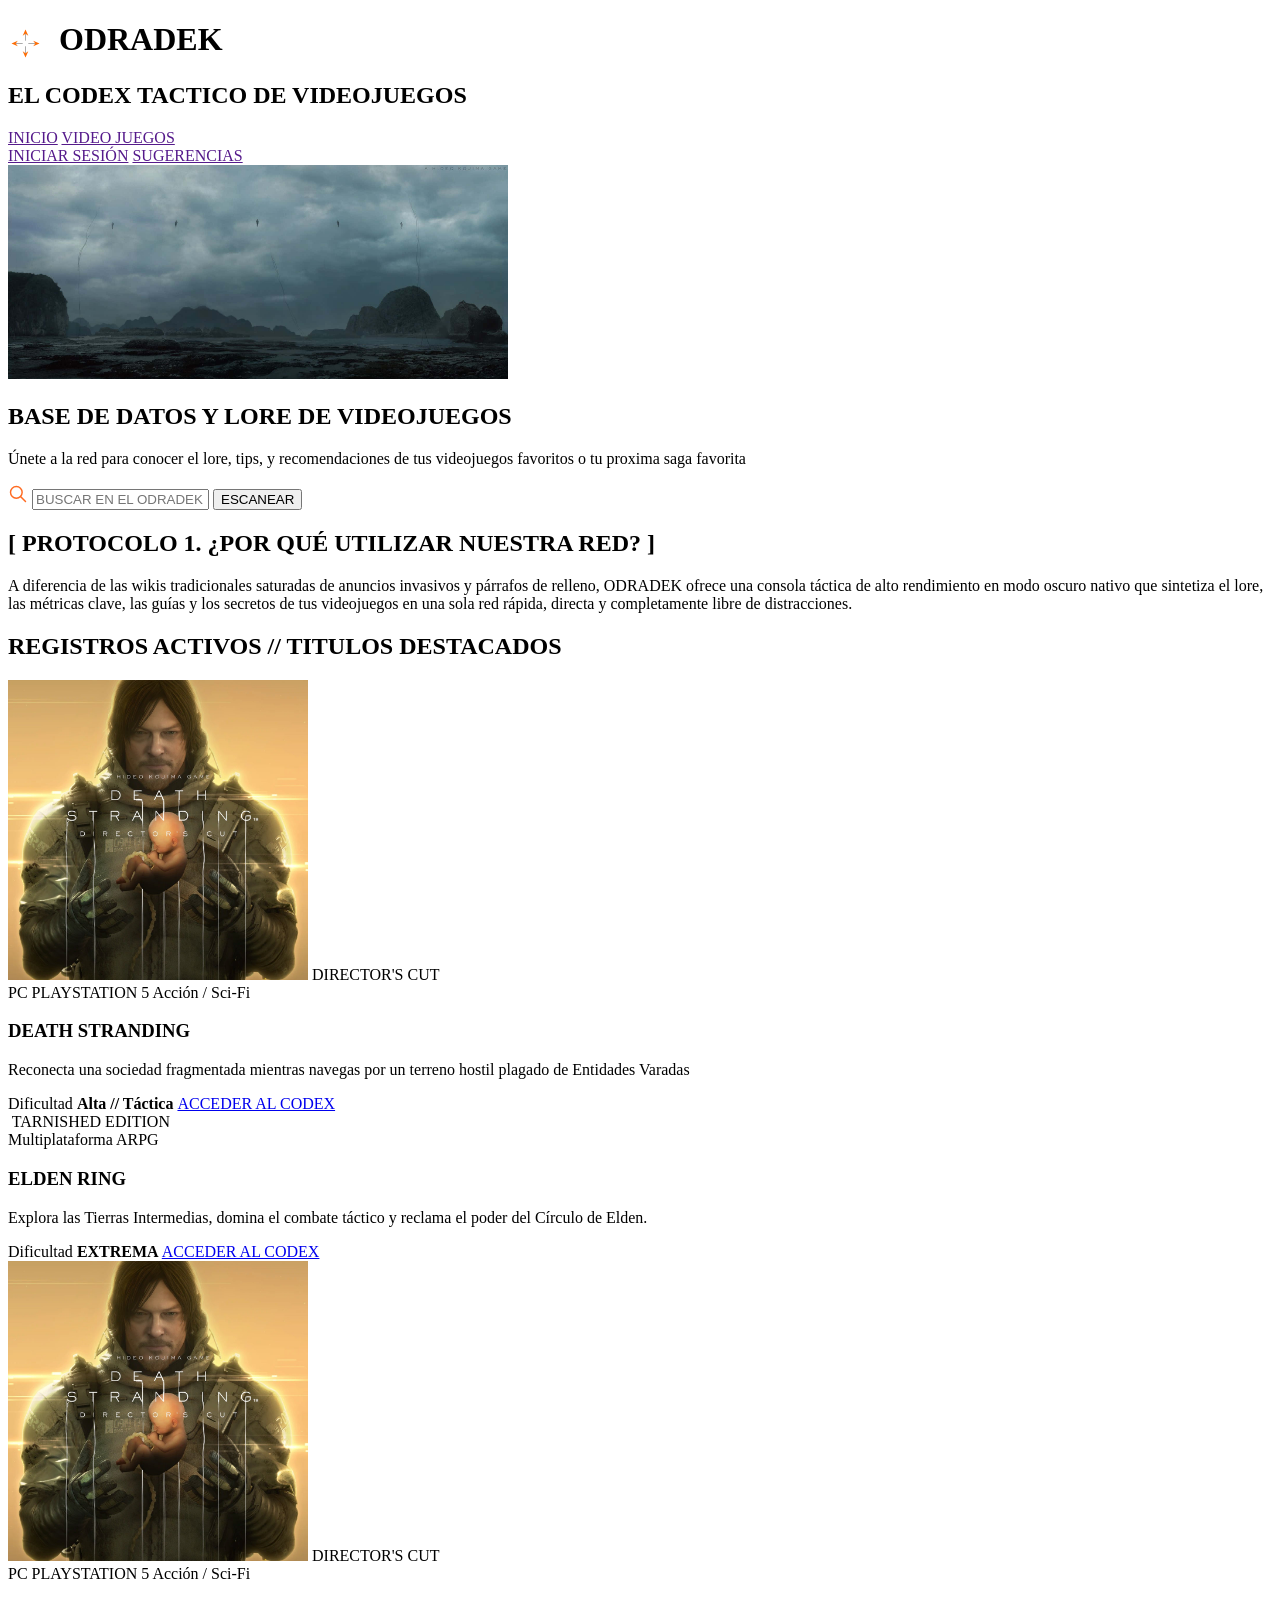
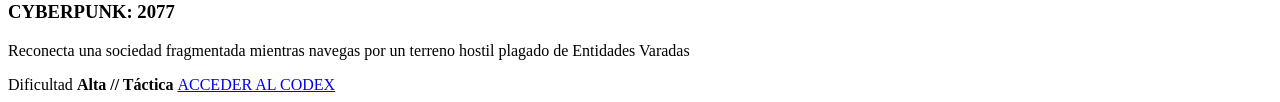
==== HTML/index.html @ 625e0d65 "feat: estructura HTML y tarjetas de juegos" ====
<!DOCTYPE html>

<html lang="es">

<head>

<title> ODRADEK - Inicio </title>
<meta charset="UTF-8" />
<meta name="description" content="Escanea e investiga 
el terreno de tu videojuego favorito, Para y hecho por Gamers" />

</head>


<body>

<header>

    <h1>
  <svg xmlns="http://www.w3.org/2000/svg" viewBox="0 0 100 100" width="35" height="35" style="vertical-align: middle; margin-right: 8px;">
    <circle cx="50" cy="50" r="8" fill="#ffffff" />
    <g fill="#ff6b00">
      <polygon points="50,10 42,28 50,22 58,28" />
      <polygon points="90,50 72,42 78,50 72,58" />
      <polygon points="50,90 58,72 50,78 42,72" />
      <polygon points="10,50 28,58 22,50 28,42" />
    </g>
    <g stroke="#888888" stroke-width="2.5" opacity="0.8">
      <line x1="50" y1="22" x2="50" y2="42" />
      <line x1="78" y1="50" x2="58" y2="50" />
      <line x1="50" y1="78" x2="50" y2="58" />
      <line x1="22" y1="50" x2="42" y2="50" />
    </g>
  </svg>
  ODRADEK
</h1>
    <h2>EL CODEX TACTICO DE VIDEOJUEGOS </h2>

<nav>
    <a href="">INICIO</a>
    <a href="">VIDEO JUEGOS</a>

</nav>

<div> 
    <a href="">INICIAR SESIÓN</a>
    <a href="">SUGERENCIAS</a>

</div>

</header>

<main>

    <section>
<img src="./background.webp" width="500" />

<h1> BASE DE DATOS Y LORE DE VIDEOJUEGOS</h1>

<p>Únete a la red para conocer el lore, tips, y recomendaciones de tus videojuegos favoritos o tu proxima saga favorita 

<form role="search">
   <!--
tags: [find, magnifier, magnifying glass]
version: "1.0"
unicode: "eb1c"
-->
<svg
  xmlns="http://www.w3.org/2000/svg"
  width="20"
  height="20"
  viewBox="0 0 24 24"
  fill="none"
  stroke="#ff6b22"
  stroke-width="1.75"
  stroke-linecap="round"
  stroke-linejoin="round"
>
  <path d="M10 10m-7 0a7 7 0 1 0 14 0a7 7 0 1 0 -14 0" />
  <path d="M21 21l-6 -6" />
</svg>

    <input type="text" placeholder="BUSCAR EN EL ODRADEK POR TÍTULO O PARTE DE LORE EJ. ELDEN RING">

    <button type="submit"> ESCANEAR</button>
</section>

<section>
    <header>
        <h1> [ PROTOCOLO 1. ¿POR QUÉ UTILIZAR NUESTRA RED? ]</h1>
    </header>
    <p>A diferencia de las wikis tradicionales saturadas de anuncios invasivos y párrafos de relleno, ODRADEK  ofrece una consola táctica de alto rendimiento en modo oscuro nativo que sintetiza el lore, las métricas clave, las guías y los secretos de tus videojuegos en una sola red rápida, directa y completamente libre de distracciones. </p>
</form>

 <section class="Game-Grid-Conttainer">
<h2 class="Section-Title"> REGISTROS ACTIVOS // TITULOS DESTACADOS </h2> 


<div class="Game-Grid">
  <!-- TARJETA 1: DEATH STRANDING -->
<article class="Game-card">
 <!-- TARJETA 1: IMAGENN DE DEATH STRANDING -->
  <div class="Card-image">
    <img src="./death-stranding-directors-cut_fbaa.jpg" alt="" width="300">
    <span class="Game-Badge"> DIRECTOR'S CUT </span>
  </div>
<!-- TARJETA 1: TAGS DE DEATH STRANDING -->
<div class="Card-Content">
  <div class="Card-Tags">
<span class="tag"> PC </span>
<span class="tag"> PLAYSTATION 5</span>
<span class="tag"> Acción / Sci-Fi</span>
  </div>
  <!-- TARJETA 1: CONTENIDO DE DEATH STRANDING -->
<h3> DEATH STRANDING </h3>
<p class="Card-excerpt"> Reconecta una sociedad fragmentada mientras navegas por un terreno hostil plagado de Entidades Varadas </p>

<div class="Card-footer"> 
<span class="Card-Metric"> Dificultad <strong> Alta // Táctica </strong></span>
<a href="#" class="Btn-Card"> ACCEDER AL CODEX</a>
</div>
</div>
</article>

  <!-- TARJETA 2: ELDEN RING -->
<article class="Game-card">
 <!-- TARJETA 1: IMAGEN DE ELDEN RING -->
  <div class="Card-image">
    <img src="./image.png" alt="" width="300">
    <span class="Game-Badge"> TARNISHED EDITION </span>
  </div>
<!-- TARJETA 2: TAGS DE ELDEN RING -->
<div class="Card-Content">
  <div class="Card-Tags">
<span class="tag"> Multiplataforma</span>
<span class="tag"> ARPG </span>
  </div>
  <!-- TARJETA 2: CONTENIDO DE ELDEN RING -->
<h3> ELDEN RING </h3>
<p class="Card-excerpt"> Explora las Tierras Intermedias, domina el combate táctico y reclama el poder del Círculo de Elden. </p>

<div class="Card-footer"> 
<span class="Card-Metric"> Dificultad <strong> EXTREMA </strong></span>
<a href="#" class="Btn-Card"> ACCEDER AL CODEX</a>
</div>
</div>
</article>

  <!-- TARJETA 3: CYBERPUNK: 2077 -->
<article class="Game-card">
 <!-- TARJETA 1: IMAGEN DE CYBERPUNK: 2077 -->
  <div class="Card-image">
    <img src="./death-stranding-directors-cut_fbaa.jpg" alt="" width="300">
    <span class="Game-Badge"> DIRECTOR'S CUT </span>
  </div>
<!-- TARJETA 3: TAGS DE CYBERPUNK: 2077 -->
<div class="Card-Content">
  <div class="Card-Tags">
<span class="tag"> PC </span>
<span class="tag"> PLAYSTATION 5</span>
<span class="tag"> Acción / Sci-Fi</span>
  </div>
  <!-- TARJETA 3: CONTENIDO DE CYBERPUNK: 2077 -->
<h3> CYBERPUNK: 2077 </h3>
<p class="Card-excerpt"> Reconecta una sociedad fragmentada mientras navegas por un terreno hostil plagado de Entidades Varadas </p>

<div class="Card-footer"> 
<span class="Card-Metric"> Dificultad <strong> Alta // Táctica </strong></span>
<a href="#" class="Btn-Card"> ACCEDER AL CODEX</a>
</div>
</div>
</article>


</div>
 </section>
<article>

</article>




</main>

<footer>



</footer>

</body>

</html>

<!-- NOTA INTERNA: AQUI TERMINA EL DIA UNO, CON EL TUTORIAL AL MINUTO 47:11 PENDIENTE DE CONTINUACION
 ANIMOS CHOOM, YO CONFIO EN TI -->
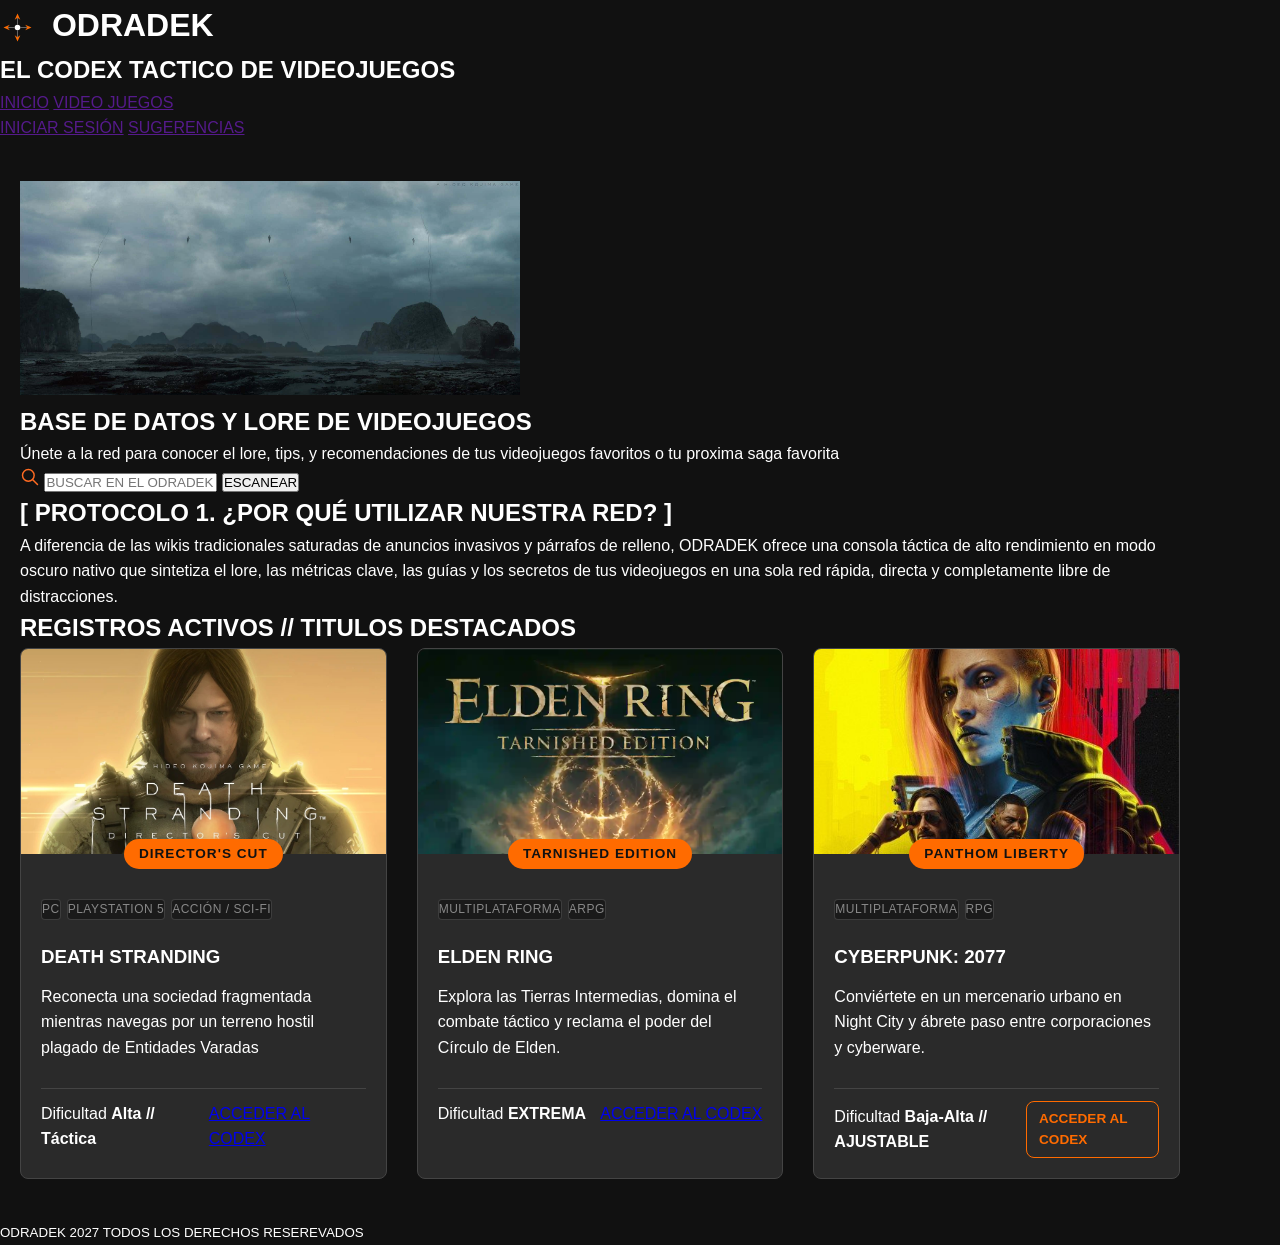
==== commit 949a0a17: "feat: estilos de tarjetas, cuadrícula y botones tácticos terminados" ====
--- a/HTML/index.html
+++ b/HTML/index.html
@@ -5,6 +5,7 @@
 <head>
 
 <title> ODRADEK - Inicio </title>
+<link rel="stylesheet" href="Style.css">
 <meta charset="UTF-8" />
 <meta name="description" content="Escanea e investiga 
 el terreno de tu videojuego favorito, Para y hecho por Gamers" />
@@ -92,81 +93,83 @@
     <p>A diferencia de las wikis tradicionales saturadas de anuncios invasivos y párrafos de relleno, ODRADEK  ofrece una consola táctica de alto rendimiento en modo oscuro nativo que sintetiza el lore, las métricas clave, las guías y los secretos de tus videojuegos en una sola red rápida, directa y completamente libre de distracciones. </p>
 </form>
 
- <section class="Game-Grid-Conttainer">
+ <section class="game-grid-container">
 <h2 class="Section-Title"> REGISTROS ACTIVOS // TITULOS DESTACADOS </h2> 
 
 
-<div class="Game-Grid">
+<div class="game-grid">
   <!-- TARJETA 1: DEATH STRANDING -->
-<article class="Game-card">
+<article class="game-card">
  <!-- TARJETA 1: IMAGENN DE DEATH STRANDING -->
-  <div class="Card-image">
+  <div class="card-image">
     <img src="./death-stranding-directors-cut_fbaa.jpg" alt="" width="300">
-    <span class="Game-Badge"> DIRECTOR'S CUT </span>
+    <span class="game-badge"> DIRECTOR'S CUT </span>
   </div>
 <!-- TARJETA 1: TAGS DE DEATH STRANDING -->
-<div class="Card-Content">
-  <div class="Card-Tags">
+<div class="card-content">
+  <div class="card-tags">
 <span class="tag"> PC </span>
 <span class="tag"> PLAYSTATION 5</span>
 <span class="tag"> Acción / Sci-Fi</span>
   </div>
   <!-- TARJETA 1: CONTENIDO DE DEATH STRANDING -->
 <h3> DEATH STRANDING </h3>
-<p class="Card-excerpt"> Reconecta una sociedad fragmentada mientras navegas por un terreno hostil plagado de Entidades Varadas </p>
+<p class="card-excerpt"> Reconecta una sociedad fragmentada mientras navegas por un terreno hostil plagado de Entidades Varadas </p>
 
-<div class="Card-footer"> 
-<span class="Card-Metric"> Dificultad <strong> Alta // Táctica </strong></span>
-<a href="#" class="Btn-Card"> ACCEDER AL CODEX</a>
+<div class="card-footer"> 
+<span class="card-metric"> Dificultad <strong> Alta // Táctica </strong></span>
+<a href="#" class="btn-Card"> ACCEDER AL CODEX</a>
 </div>
 </div>
 </article>
 
+
   <!-- TARJETA 2: ELDEN RING -->
-<article class="Game-card">
+<article class="game-card">
  <!-- TARJETA 1: IMAGEN DE ELDEN RING -->
-  <div class="Card-image">
-    <img src="./image.png" alt="" width="300">
-    <span class="Game-Badge"> TARNISHED EDITION </span>
+  <div class="card-image">
+    <img src="./ELDENRING.png" alt="" width="300">
+    <span class="game-badge"> TARNISHED EDITION </span>
   </div>
 <!-- TARJETA 2: TAGS DE ELDEN RING -->
-<div class="Card-Content">
-  <div class="Card-Tags">
+<div class="card-content">
+  <div class="card-tags">
 <span class="tag"> Multiplataforma</span>
 <span class="tag"> ARPG </span>
   </div>
   <!-- TARJETA 2: CONTENIDO DE ELDEN RING -->
 <h3> ELDEN RING </h3>
-<p class="Card-excerpt"> Explora las Tierras Intermedias, domina el combate táctico y reclama el poder del Círculo de Elden. </p>
+<p class="card-excerpt"> Explora las Tierras Intermedias, domina el combate táctico y reclama el poder del Círculo de Elden. </p>
 
-<div class="Card-footer"> 
-<span class="Card-Metric"> Dificultad <strong> EXTREMA </strong></span>
-<a href="#" class="Btn-Card"> ACCEDER AL CODEX</a>
+<div class="card-footer"> 
+<span class="card-metric"> Dificultad <strong> EXTREMA </strong></span>
+<a href="#" class="btn-Card"> ACCEDER AL CODEX</a>
 </div>
 </div>
 </article>
 
+
+
   <!-- TARJETA 3: CYBERPUNK: 2077 -->
-<article class="Game-card">
+<article class="game-card">
  <!-- TARJETA 1: IMAGEN DE CYBERPUNK: 2077 -->
-  <div class="Card-image">
-    <img src="./death-stranding-directors-cut_fbaa.jpg" alt="" width="300">
-    <span class="Game-Badge"> DIRECTOR'S CUT </span>
+  <div class="card-image">
+    <img src="./CYBERPUNK.png" alt="" width="300">
+    <span class="game-badge"> PANTHOM LIBERTY </span>
   </div>
 <!-- TARJETA 3: TAGS DE CYBERPUNK: 2077 -->
-<div class="Card-Content">
-  <div class="Card-Tags">
-<span class="tag"> PC </span>
-<span class="tag"> PLAYSTATION 5</span>
-<span class="tag"> Acción / Sci-Fi</span>
+<div class="card-content">
+  <div class="card-tags">
+<span class="tag"> Multiplataforma</span>
+<span class="tag"> RPG</span>
   </div>
   <!-- TARJETA 3: CONTENIDO DE CYBERPUNK: 2077 -->
 <h3> CYBERPUNK: 2077 </h3>
-<p class="Card-excerpt"> Reconecta una sociedad fragmentada mientras navegas por un terreno hostil plagado de Entidades Varadas </p>
+<p class="card-excerpt"> Conviértete en un mercenario urbano en Night City y ábrete paso entre corporaciones y cyberware. </p>
 
-<div class="Card-footer"> 
-<span class="Card-Metric"> Dificultad <strong> Alta // Táctica </strong></span>
-<a href="#" class="Btn-Card"> ACCEDER AL CODEX</a>
+<div class="card-footer"> 
+<span class="card-metric"> Dificultad <strong> Baja-Alta // AJUSTABLE </strong></span>
+<a href="#" class="btn-card"> ACCEDER AL CODEX</a>
 </div>
 </div>
 </article>
@@ -174,10 +177,6 @@
 
 </div>
  </section>
-<article>
-
-</article>
-
 
 
 
@@ -185,7 +184,7 @@
 
 <footer>
 
-
+<small> ODRADEK 2027 TODOS LOS DERECHOS RESEREVADOS </small>
 
 </footer>
 
--- a/HTML/Style.css
+++ b/HTML/Style.css
@@ -0,0 +1,147 @@
+*{
+     margin:0; 
+     padding:0;
+     box-sizing: border-box;
+     font-family: 'Segoe UI', Tahoma, Geneva, Verdana, sans-serif;
+}
+
+body {
+
+    background-color: #111;
+color: #fff;
+line-height: 1.6;
+
+}
+
+:root {
+
+    --neon-orange: #ff6b00;
+    --tactical-grey: #2a2a2a;
+  --text-muted: #888888;
+}
+
+main{
+    padding: 40px 20px;
+    max-width: 1200px;
+
+}
+
+.game-grid{
+
+    display: grid;
+
+    grid-template-columns: repeat(auto-fit, minmax(300px, 1fr));
+gap: 30px;
+}
+
+.game-card{
+    background-color: var(--tactical-grey);
+    border: 1px solid #444;
+    border-radius: 8px;
+    overflow: hidden;
+
+}
+
+.game-card img {
+
+      width: 100%;
+  aspect-ratio: 16 / 9; /* Le da el formato exacto de pantalla/banner de videojuegos */
+  object-fit: cover; /* Vuelve a llenar todo el espacio */
+  object-position: top; /* Mantiene los logos y cabezas siempre visibles */
+  display: block;
+}
+
+
+.game-card .card-content {
+  flex-grow: 1;
+  display: flex;
+  flex-direction: column;
+}
+
+.card-content{
+    padding: 20px;
+    display: flex;
+    flex-direction: column;
+    gap: 12PX
+    ;
+
+}
+
+.game-badge {
+
+    display: block;
+    width: fit-content;
+    margin: -15px auto 10px auto;
+
+
+    background-color: var(--neon-orange);
+    color: #111;
+    padding: 4px 15px;
+    font-weight: bold;
+    font-size: 0.85rem;
+    letter-spacing: 1px;
+    border-radius: 20px;
+    position: relative;
+    z-index: 2;
+
+
+}
+
+.card-tags {
+    display: flex;
+    flex-wrap: wrap;
+    gap: 6px;
+    margin-bottom: 10px;
+
+}
+
+.tag{
+
+    background-color: #1a1a1a;
+    color: var(--text-muted);
+    border: 1px solid #444d;
+    font-size: 0.75rem;
+    border-radius: 4px;
+    text-transform: uppercase;
+    letter-spacing: 0.5px;
+
+}
+
+.card-footer{
+
+    display: flex;
+    justify-content: space-between;
+    align-items: center;
+    margin-top: 15px;
+    padding-top: 12px;
+    border-top: 1px solid #444;
+
+}
+
+.card.metric{
+
+    font-size: 0.85rem;
+
+}
+
+.btn-card{
+
+    background-color: transparent;
+    color: var(--neon-orange);
+    border: 1px solid var(--neon-orange);
+    padding: 6px 12px;
+    border-radius: 8px;
+    text-decoration: none;
+    font-size: 0.85rem;
+    font-weight: bold;
+    transition: all 0.2s ease;
+
+}
+
+.btn-card:hover{
+
+    background-color: var(--neon-orange);
+    color: #111111;
+    box-shadow: 0 0 10px rgba(255, 107, 0, .6);
+
+}
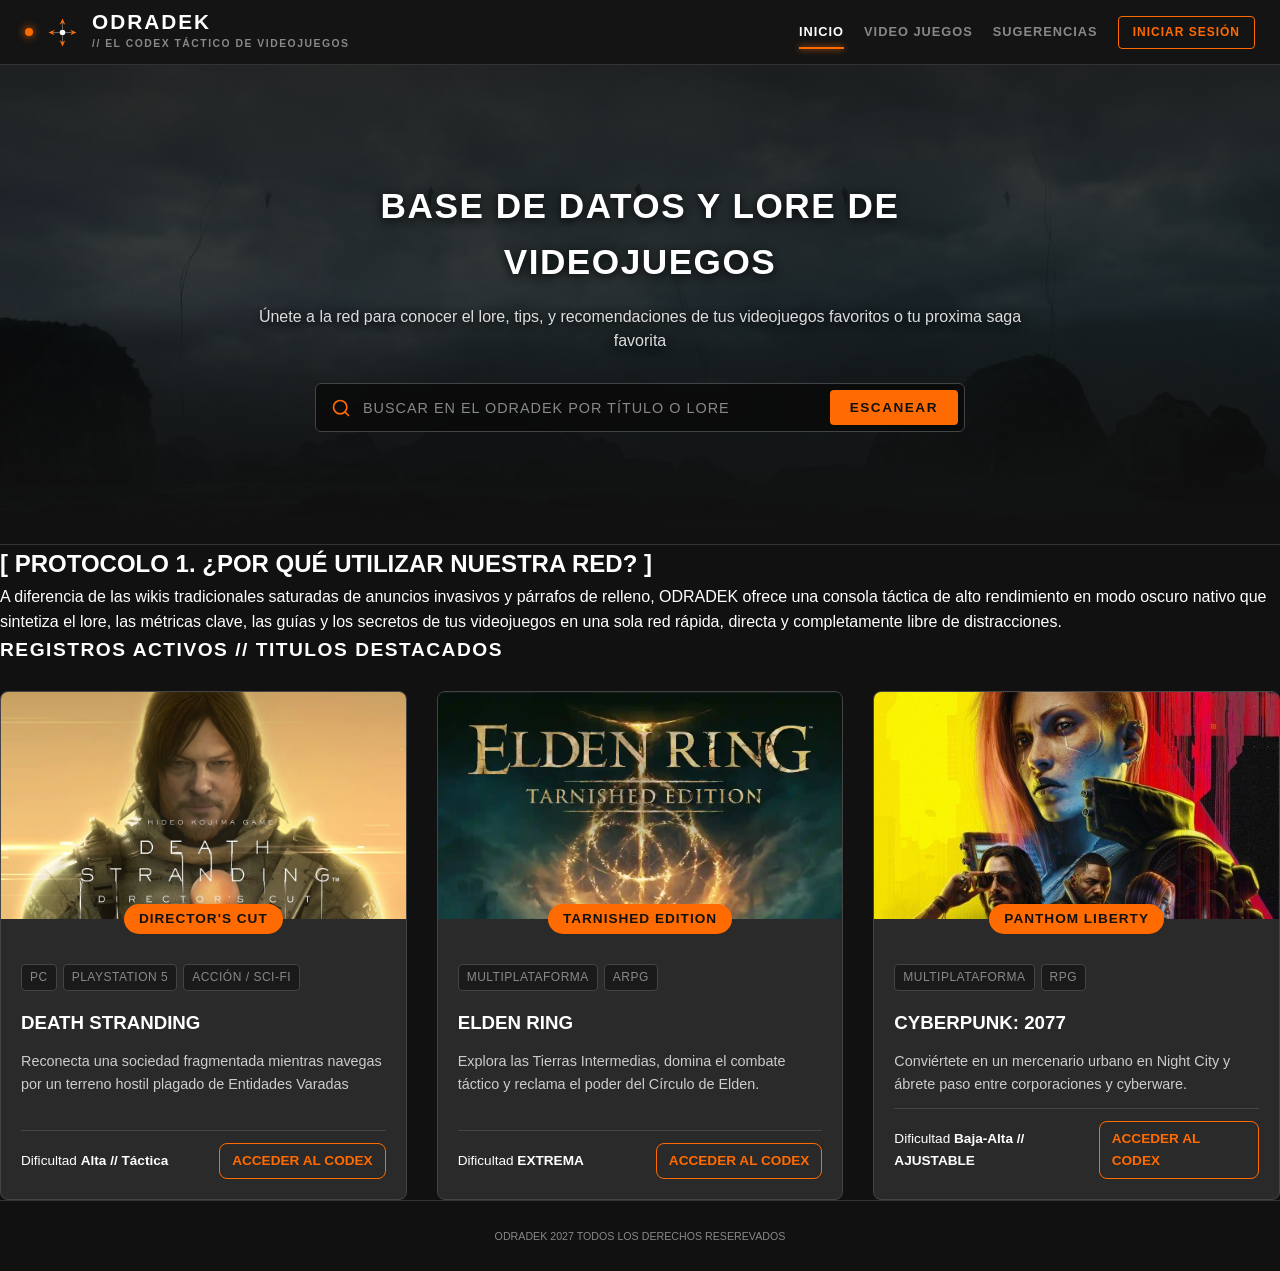
==== commit d61c31da: "feat: rediseño de Header HUD, Hero Banner y Terminal de Búsqueda" ====
--- a/HTML/index.html
+++ b/HTML/index.html
@@ -11,88 +11,70 @@
 el terreno de tu videojuego favorito, Para y hecho por Gamers" />
 
 </head>
-
-
 <body>
 
 <header>
+  <div class="brand-container">
+    <!-- 1. Indicador parpadeante HUD -->
+    <span class="hud-indicator"></span>
 
-    <h1>
-  <svg xmlns="http://www.w3.org/2000/svg" viewBox="0 0 100 100" width="35" height="35" style="vertical-align: middle; margin-right: 8px;">
-    <circle cx="50" cy="50" r="8" fill="#ffffff" />
-    <g fill="#ff6b00">
-      <polygon points="50,10 42,28 50,22 58,28" />
-      <polygon points="90,50 72,42 78,50 72,58" />
-      <polygon points="50,90 58,72 50,78 42,72" />
-      <polygon points="10,50 28,58 22,50 28,42" />
-    </g>
-    <g stroke="#888888" stroke-width="2.5" opacity="0.8">
-      <line x1="50" y1="22" x2="50" y2="42" />
-      <line x1="78" y1="50" x2="58" y2="50" />
-      <line x1="50" y1="78" x2="50" y2="58" />
-      <line x1="22" y1="50" x2="42" y2="50" />
-    </g>
-  </svg>
-  ODRADEK
-</h1>
-    <h2>EL CODEX TACTICO DE VIDEOJUEGOS </h2>
+    <svg xmlns="http://www.w3.org/2000/svg" viewBox="0 0 100 100" width="32" height="32" class="brand-logo" alt="Odradek">
+      <circle cx="50" cy="50" r="8" fill="#ffffff" />
+      <g fill="#ff6b00">
+        <polygon points="50,10 42,28 50,22 58,28" />
+        <polygon points="90,50 72,42 78,50 72,58" />
+        <polygon points="50,90 58,72 50,78 42,72" />
+        <polygon points="10,50 28,58 22,50 28,42" />
+      </g>
+      <g stroke="#888888" stroke-width="2.5" opacity="0.8">
+        <line x1="50" y1="22" x2="50" y2="42" />
+        <line x1="78" y1="50" x2="58" y2="50" />
+        <line x1="50" y1="78" x2="50" y2="58" />
+        <line x1="22" y1="50" x2="42" y2="50" />
+      </g>
+    </svg>
 
-<nav>
-    <a href="">INICIO</a>
-    <a href="">VIDEO JUEGOS</a>
+    <div class="brand-text">
+      <h1 class="brand-title">ODRADEK</h1>
+      <h2 class="brand-subtitle">// EL CODEX TÁCTICO DE VIDEOJUEGOS</h2>
+    </div>
+  </div>
 
-</nav>
-
-<div> 
-    <a href="">INICIAR SESIÓN</a>
-    <a href="">SUGERENCIAS</a>
-
-</div>
-
+  <nav class="nav-menu">
+    <a href="#" class="nav-link active">INICIO</a>
+    <a href="#" class="nav-link">VIDEO JUEGOS</a>
+    <a href="#" class="nav-link">SUGERENCIAS</a>
+    <a href="#" class="btn-login">INICIAR SESIÓN</a>
+  </nav>
 </header>
-
+<section class="hero-banner">
+  <img src="./background.webp" width="500" alt="death-stranding-Background" class="hero-bg"/>
+<div class="hero-overlay"> </div>
 <main>
 
-    <section>
-<img src="./background.webp" width="500" />
+<div class="hero-content"> 
 
-<h1> BASE DE DATOS Y LORE DE VIDEOJUEGOS</h1>
+  <h1 class="hero-title"> BASE DE DATOS Y LORE DE VIDEOJUEGOS</h1>
+  <p class="hero-desc">Únete a la red para conocer el lore, tips, y recomendaciones de tus videojuegos favoritos o tu proxima saga favorita </p>
 
-<p>Únete a la red para conocer el lore, tips, y recomendaciones de tus videojuegos favoritos o tu proxima saga favorita 
-
-<form role="search">
-   <!--
-tags: [find, magnifier, magnifying glass]
-version: "1.0"
-unicode: "eb1c"
--->
-<svg
-  xmlns="http://www.w3.org/2000/svg"
-  width="20"
-  height="20"
-  viewBox="0 0 24 24"
-  fill="none"
-  stroke="#ff6b22"
-  stroke-width="1.75"
-  stroke-linecap="round"
-  stroke-linejoin="round"
->
-  <path d="M10 10m-7 0a7 7 0 1 0 14 0a7 7 0 1 0 -14 0" />
-  <path d="M21 21l-6 -6" />
-</svg>
-
-    <input type="text" placeholder="BUSCAR EN EL ODRADEK POR TÍTULO O PARTE DE LORE EJ. ELDEN RING">
-
-    <button type="submit"> ESCANEAR</button>
+<div class="search-console">
+<form role="search"> </form>
+<svg class="search-icon" xmlns="http://www.w3.org/2000/svg" width="20" height="20" viewBox="0 0 24 24" fill="none" stroke="currentColor" stroke-width="2" stroke-linecap="round" stroke-linejoin="round">
+    <circle cx="11" cy="11" r="8"></circle>
+    <line x1="21" y1="21" x2="16.65" y2="16.65"></line>
+  </svg>
+<input type="text" class="search-input" placeholder="BUSCAR EN EL ODRADEK POR TÍTULO O LORE">
+<button class="btn-scan"> ESCANEAR </button>
+</div>
+</div>
 </section>
 
 <section>
-    <header>
+   <div>
         <h1> [ PROTOCOLO 1. ¿POR QUÉ UTILIZAR NUESTRA RED? ]</h1>
-    </header>
+    
     <p>A diferencia de las wikis tradicionales saturadas de anuncios invasivos y párrafos de relleno, ODRADEK  ofrece una consola táctica de alto rendimiento en modo oscuro nativo que sintetiza el lore, las métricas clave, las guías y los secretos de tus videojuegos en una sola red rápida, directa y completamente libre de distracciones. </p>
-</form>
-
+</div>
  <section class="game-grid-container">
 <h2 class="Section-Title"> REGISTROS ACTIVOS // TITULOS DESTACADOS </h2> 
 
@@ -112,15 +94,19 @@
 <span class="tag"> PLAYSTATION 5</span>
 <span class="tag"> Acción / Sci-Fi</span>
   </div>
+  
   <!-- TARJETA 1: CONTENIDO DE DEATH STRANDING -->
 <h3> DEATH STRANDING </h3>
 <p class="card-excerpt"> Reconecta una sociedad fragmentada mientras navegas por un terreno hostil plagado de Entidades Varadas </p>
 
 <div class="card-footer"> 
 <span class="card-metric"> Dificultad <strong> Alta // Táctica </strong></span>
-<a href="#" class="btn-Card"> ACCEDER AL CODEX</a>
+<a href="#" class="btn-card"> ACCEDER AL CODEX</a>
 </div>
+
+
 </div>
+
 </article>
 
 
@@ -143,7 +129,7 @@
 
 <div class="card-footer"> 
 <span class="card-metric"> Dificultad <strong> EXTREMA </strong></span>
-<a href="#" class="btn-Card"> ACCEDER AL CODEX</a>
+<a href="#" class="btn-card"> ACCEDER AL CODEX</a>
 </div>
 </div>
 </article>
--- a/HTML/Style.css
+++ b/HTML/Style.css
@@ -1,81 +1,336 @@
-*{
-     margin:0; 
-     padding:0;
-     box-sizing: border-box;
-     font-family: 'Segoe UI', Tahoma, Geneva, Verdana, sans-serif;
-}
-
-body {
-
-    background-color: #111;
-color: #fff;
-line-height: 1.6;
-
-}
-
 :root {
-
     --neon-orange: #ff6b00;
     --tactical-grey: #2a2a2a;
-  --text-muted: #888888;
-}
-
-main{
+    --text-muted: #888888;
+}
+
+* {
+    margin: 0;
+    padding: 0;
+    box-sizing: border-box;
+    font-family: 'Segoe UI', Tahoma, Geneva, Verdana, sans-serif;
+}
+
+body {
+    background-color: #111111;
+    color: #ffffff;
+    line-height: 1.6;
+}
+
+/* =========================================
+   2. HEADER HUD
+   ========================================= */
+header {
+    background-color: #141414;
+    border-bottom: 1px solid #333333;
+    padding: 12px 25px;
+    display: flex;
+    justify-content: space-between;
+    align-items: center;
+    position: sticky;
+    top: 0;
+    z-index: 100;
+    backdrop-filter: blur(8px);
+}
+
+.brand-container {
+    display: flex;
+    align-items: center;
+    gap: 12px;
+}
+
+.hud-indicator {
+    width: 8px;
+    height: 8px;
+    background-color: var(--neon-orange);
+    border-radius: 50%;
+    box-shadow: 0 0 8px var(--neon-orange);
+    animation: odradek-pulse 1.4s infinite ease-in-out;
+}
+
+.brand-logo {
+    width: 35px;
+    height: 35px;
+}
+
+.brand-text {
+    display: flex;
+    flex-direction: column;
+}
+
+.brand-title {
+    font-size: 1.3rem;
+    font-weight: 900;
+    letter-spacing: 2px;
+    color: #ffffff;
+    margin: 0;
+    line-height: 1;
+}
+
+.brand-subtitle {
+    font-size: 0.65rem;
+    color: var(--text-muted);
+    letter-spacing: 1.5px;
+    margin-top: 3px;
+}
+
+.nav-menu {
+    display: flex;
+    gap: 20px;
+    align-items: center;
+    margin-left: auto;
+}
+
+.nav-link,
+.nav-link:visited {
+    color: #888888;
+    text-decoration: none;
+    font-size: 0.8rem;
+    font-weight: 700;
+    letter-spacing: 1px;
+    padding: 5px 0;
+    transition: all 0.2s ease;
+    position: relative;
+}
+
+.nav-link:hover,
+.nav-link.active {
+    color: #ffffff;
+}
+
+.nav-link.active::after,
+.nav-link:hover::after {
+    content: "";
+    position: absolute;
+    bottom: -2px;
+    left: 0;
+    width: 100%;
+    height: 2px;
+    background-color: var(--neon-orange);
+    box-shadow: 0 0 6px var(--neon-orange);
+}
+
+.btn-login,
+.btn-login:visited {
+    color: var(--neon-orange);
+    border: 1px solid var(--neon-orange);
+    padding: 6px 14px;
+    border-radius: 4px;
+    text-decoration: none;
+    font-size: 0.75rem;
+    font-weight: 700;
+    letter-spacing: 1px;
+    transition: all 0.2s ease;
+}
+
+.btn-login:hover {
+    background-color: var(--neon-orange);
+    color: #111111;
+    box-shadow: 0 0 10px rgba(255, 107, 0, 0.5);
+}
+
+/* =========================================
+   3. HERO BANNER CINEMATOGRÁFICO Y ESCÁNER
+   ========================================= */
+.hero-banner {
+    position: relative;
+    min-height: 480px;
+    display: flex;
+    align-items: center;
+    justify-content: center;
+    padding: 60px 20px;
+    overflow: hidden;
+    border-bottom: 1px solid #333333;
+}
+
+.hero-bg {
+    position: absolute;
+    top: 0;
+    left: 0;
+    width: 100%;
+    height: 100%;
+    object-fit: cover;
+    object-position: center 30%;
+    z-index: 1;
+    filter: brightness(0.6) contrast(1.1);
+}
+
+.hero-overlay {
+    position: absolute;
+    top: 0;
+    left: 0;
+    width: 100%;
+    height: 100%;
+    background: linear-gradient(
+        180deg,
+        rgba(20, 20, 20, 0.8) 0%,
+        rgba(17, 17, 17, 0.5) 50%,
+        #111111 100%
+    );
+    z-index: 2;
+}
+
+.hero-content {
+    position: relative;
+    z-index: 3;
+    max-width: 800px;
+    width: 100%;
+    text-align: center;
+}
+
+.hero-title {
+    font-size: 2.2rem;
+    font-weight: 900;
+    color: #ffffff;
+    letter-spacing: 1.5px;
+    margin-bottom: 15px;
+    text-transform: uppercase;
+    text-shadow: 0 2px 10px rgba(0, 0, 0, 0.9);
+}
+
+.hero-desc {
+    color: #dddddd;
+    font-size: 1rem;
+    margin-bottom: 30px;
+    line-height: 1.5;
+    text-shadow: 0 2px 8px rgba(0, 0, 0, 0.9);
+}
+
+/* Consola de Búsqueda */
+.search-console {
+    display: flex;
+    flex-direction: row;
+    align-items: center;
+    background-color: rgba(10, 10, 10, 0.85);
+    backdrop-filter: blur(8px);
+    border: 1px solid #444444;
+    border-radius: 6px;
+    padding: 6px 6px 6px 15px;
+    max-width: 650px;
+    width: 100%;
+    margin: 0 auto;
+    transition: all 0.3s ease;
+}
+
+.search-console:focus-within {
+    border-color: var(--neon-orange);
+    box-shadow: 0 0 15px rgba(255, 107, 0, 0.3);
+}
+
+.search-icon {
+    width: 20px;
+    height: 20px;
+    color: var(--neon-orange);
+    margin-right: 12px;
+    flex-shrink: 0;
+}
+
+.search-input {
+    flex: 1;
+    background: transparent;
+    border: none;
+    color: #ffffff;
+    font-size: 0.9rem;
+    outline: none;
+    letter-spacing: 1px;
+}
+
+.search-input::placeholder {
+    color: #888888;
+}
+
+.btn-scan {
+    margin-left: auto;
+    background-color: var(--neon-orange);
+    color: #111111;
+    border: none;
+    padding: 10px 20px;
+    font-weight: bold;
+    font-size: 0.85rem;
+    letter-spacing: 1.5px;
+    border-radius: 4px;
+    cursor: pointer;
+    transition: all 0.2s ease;
+    white-space: nowrap;
+    flex-shrink: 0;
+}
+
+.btn-scan:hover {
+    background-color: #ff8533;
+    box-shadow: 0 0 15px rgba(255, 107, 0, 0.6);
+}
+
+/* =========================================
+   4. CONTENIDO Y GRID DE JUEGOS
+   ========================================= */
+main {
     padding: 40px 20px;
     max-width: 1200px;
-
-}
-
-.game-grid{
-
+    margin: 0 auto;
+}
+
+.protocol-section {
+    margin-bottom: 40px;
+}
+
+.protocol-section h1 {
+    font-size: 1.5rem;
+    margin-bottom: 15px;
+    color: #ffffff;
+}
+
+.protocol-section p {
+    color: #cccccc;
+}
+
+.Section-Title {
+    font-size: 1.2rem;
+    letter-spacing: 1.5px;
+    margin-bottom: 25px;
+    color: #ffffff;
+}
+
+.game-grid {
     display: grid;
-
     grid-template-columns: repeat(auto-fit, minmax(300px, 1fr));
-gap: 30px;
-}
-
-.game-card{
+    gap: 30px;
+}
+
+.game-card {
     background-color: var(--tactical-grey);
-    border: 1px solid #444;
+    border: 1px solid #444444;
     border-radius: 8px;
     overflow: hidden;
-
+    display: flex;
+    flex-direction: column;
+}
+
+.card-image {
+    position: relative;
 }
 
 .game-card img {
-
-      width: 100%;
-  aspect-ratio: 16 / 9; /* Le da el formato exacto de pantalla/banner de videojuegos */
-  object-fit: cover; /* Vuelve a llenar todo el espacio */
-  object-position: top; /* Mantiene los logos y cabezas siempre visibles */
-  display: block;
-}
-
-
-.game-card .card-content {
-  flex-grow: 1;
-  display: flex;
-  flex-direction: column;
-}
-
-.card-content{
+    width: 100%;
+    aspect-ratio: 16 / 9;
+    object-fit: cover;
+    object-position: top;
+    display: block;
+}
+
+.card-content {
     padding: 20px;
     display: flex;
     flex-direction: column;
-    gap: 12PX
-    ;
-
+    gap: 12px;
+    flex-grow: 1;
 }
 
 .game-badge {
-
     display: block;
     width: fit-content;
     margin: -15px auto 10px auto;
-
-
-    background-color: var(--neon-orange);
-    color: #111;
+    background-color: var(--neon-orange);
+    color: #111111;
     padding: 4px 15px;
     font-weight: bold;
     font-size: 0.85rem;
@@ -83,49 +338,45 @@
     border-radius: 20px;
     position: relative;
     z-index: 2;
-
-
 }
 
 .card-tags {
     display: flex;
     flex-wrap: wrap;
     gap: 6px;
-    margin-bottom: 10px;
-
-}
-
-.tag{
-
+    margin-bottom: 5px;
+}
+
+.tag {
     background-color: #1a1a1a;
     color: var(--text-muted);
-    border: 1px solid #444d;
+    border: 1px solid #444444;
     font-size: 0.75rem;
+    padding: 3px 8px;
     border-radius: 4px;
     text-transform: uppercase;
     letter-spacing: 0.5px;
-
-}
-
-.card-footer{
-
+}
+
+.card-excerpt {
+    color: #cccccc;
+    font-size: 0.9rem;
+}
+
+.card-footer {
     display: flex;
     justify-content: space-between;
     align-items: center;
-    margin-top: 15px;
+    margin-top: auto;
     padding-top: 12px;
-    border-top: 1px solid #444;
-
-}
-
-.card.metric{
-
+    border-top: 1px solid #444444;
+}
+
+.card-metric {
     font-size: 0.85rem;
-
-}
-
-.btn-card{
-
+}
+
+.btn-card {
     background-color: transparent;
     color: var(--neon-orange);
     border: 1px solid var(--neon-orange);
@@ -135,13 +386,34 @@
     font-size: 0.85rem;
     font-weight: bold;
     transition: all 0.2s ease;
-
-}
-
-.btn-card:hover{
-
+}
+
+.btn-card:hover {
     background-color: var(--neon-orange);
     color: #111111;
-    box-shadow: 0 0 10px rgba(255, 107, 0, .6);
-
+    box-shadow: 0 0 10px rgba(255, 107, 0, 0.6);
+}
+
+footer {
+    text-align: center;
+    padding: 25px;
+    border-top: 1px solid #333333;
+    color: var(--text-muted);
+    font-size: 0.8rem;
+}
+
+/* =========================================
+   5. ANIMACIONES
+   ========================================= */
+@keyframes odradek-pulse {
+    0%, 100% {
+        opacity: 1;
+        box-shadow: 0 0 10px var(--neon-orange);
+        transform: scale(1);
+    }
+    50% {
+        opacity: 0.2;
+        box-shadow: 0 0 2px var(--neon-orange);
+        transform: scale(0.8);
+    }
 }
